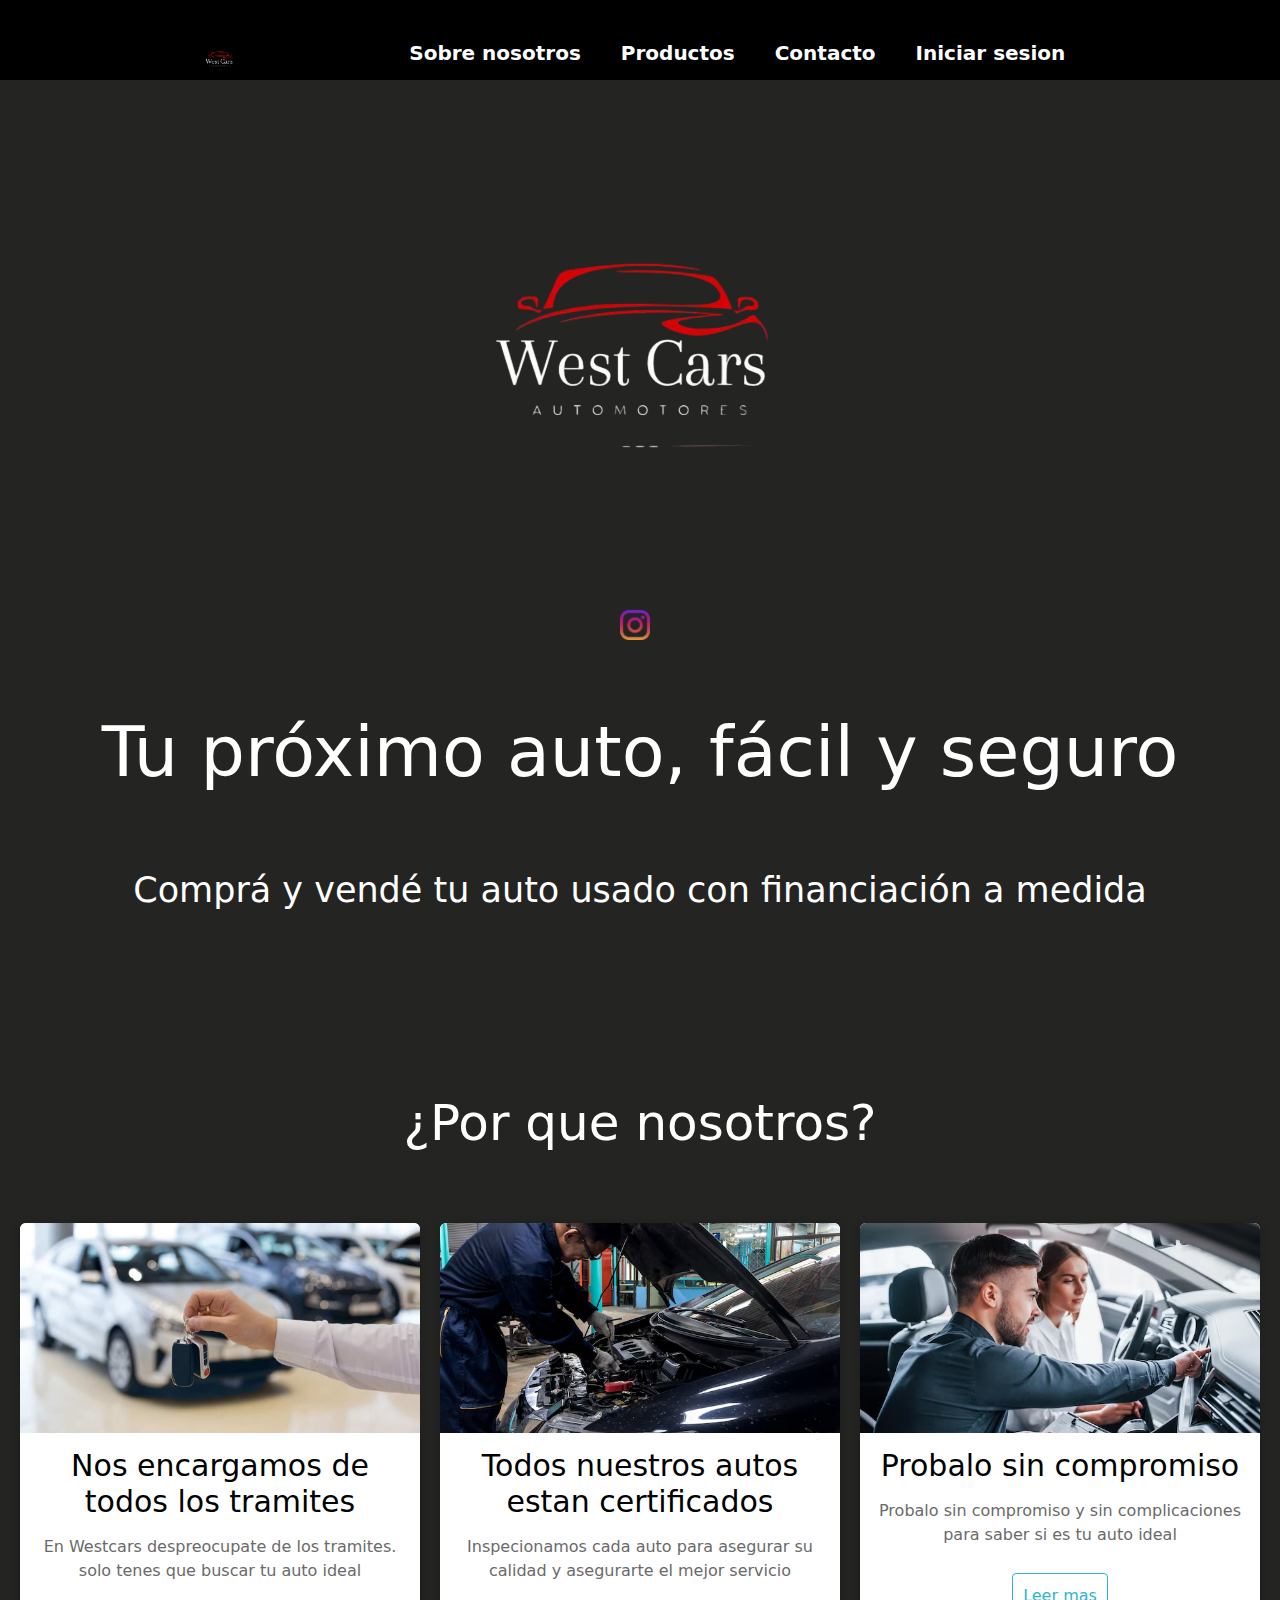
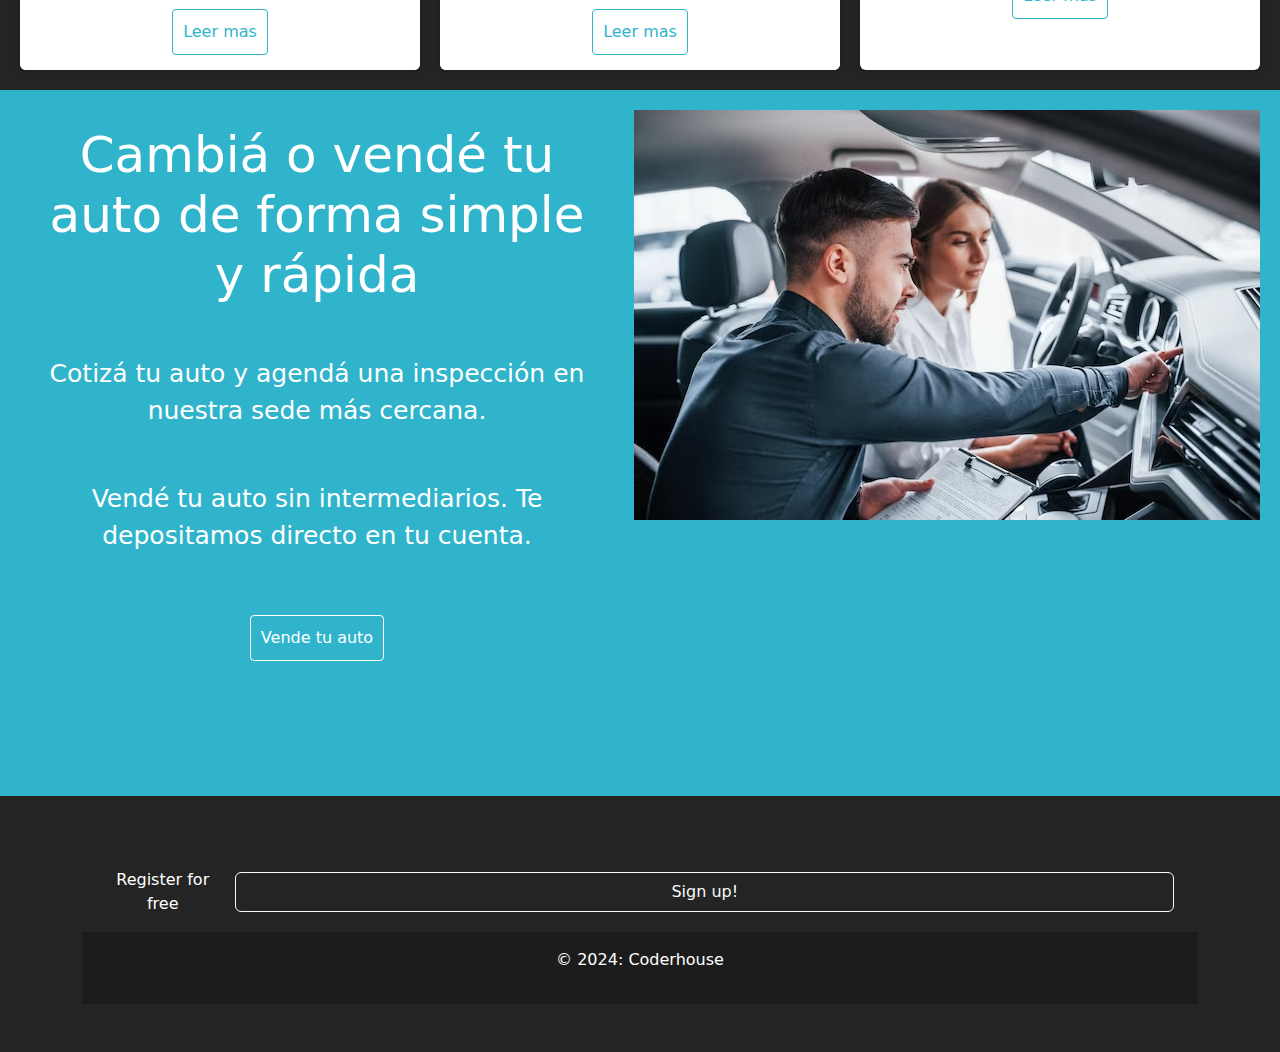
==== index.html @ 8a03fa0c "firts commit" ====
<!DOCTYPE html>
<html lang="en">
  <head>
    <meta charset="UTF-8" />
    <meta name="viewport" content="width=device-width, initial-scale=1.0" />
    <title>Inicio</title>
    <!-- fuentes -->
    <link rel="preconnect" href="https://fonts.googleapis.com" />
    <link rel="preconnect" href="https://fonts.gstatic.com" crossorigin />
    <link
      href="https://fonts.googleapis.com/css2?family=Oswald:wght@200..700&display=swap"
      rel="stylesheet"
    />
    <!-- link css -->
    <link rel="stylesheet" href="css/style.css" />
    <!-- boostrap -->
    <link
      rel="stylesheet"
      href="https://cdn.jsdelivr.net/npm/bootstrap@5.3.3/dist/css/bootstrap.min.css
    "
    />
  </head>

  <body class="body">
    <!-- header -->
    <header class="header">
      <div class="content">
        <div class="menu container">
          <a href="index.html" class="logo"
            ><img src="img/logo.png" alt=""
          /></a>
          <input type="checkbox" id="menu" />
          <label for="menu">
            <img src="img/menu.png" class="menu-icono" alt=""
          /></label>
          <nav class="navbar">
            <ul>
              <li><a href="pages/about.html">Sobre nosotros</a></li>
              <li><a href="pages/producto.html">Productos</a></li>
              <li><a href="#">Contacto</a></li>
              <li><a href="pages/login.html">Iniciar sesion</a></li>
            </ul>
          </nav>
        </div>
      </div>

      <section class="header-logoindex">
        <img src="img/logo.png" alt="logo" />
        <div class="redessociales">
          <a
            href="https://www.instagram.com/westcars.automotores/"
            target="_blank"
            class="icono-ig"
          ></a>
        </div>
        <div class="colorindex">
        <h1>Tu próximo auto, fácil y seguro</h1>
        <p>Comprá y vendé tu auto usado con financiación a medida</p>
    </div>
      </section>
    </header>

    <!-- main -->

    <main>
      <section class="tituloindex">
        <h2>¿Por que nosotros?</h2>
      </section>
      <section class="cardcontainer">
        <article class="car">
          <img src="./img/ventaauto.jpg" alt="" />
          <div class="contenidocard">
            <h3>Nos encargamos de todos los tramites</h3>
            <p>
              En Westcars despreocupate de los tramites. solo tenes que buscar
              tu auto ideal
            </p>
            <a href="#">Leer mas</a>
          </div>
        </article>

        <article class="car">
          <img src="./img/certificado.avif" alt="" />
          <div class="contenidocard">
            <h3>Todos nuestros autos estan certificados</h3>
            <p>
              Inspecionamos cada auto para asegurar su calidad y asegurarte el
              mejor servicio
            </p>
            <a href="#">Leer mas</a>
          </div>
        </article>

        <article class="car">
          <img src="./img/probando.avif" alt="" />
          <div class="contenidocard">
            <h3>Probalo sin compromiso</h3>
            <p>
              Probalo sin compromiso y sin complicaciones para saber si es tu
              auto ideal
            </p>
            <a href="#">Leer mas</a>
          </div>
        </article>
      </section>

      <section class="cambiaovende">
        <article class="art-cambiaovende">
          <h1>Cambiá o vendé tu auto de forma simple y rápida</h1>
          <p>
            Cotizá tu auto y agendá una inspección en nuestra sede más cercana.
          </p>
          <p>
            Vendé tu auto sin intermediarios. Te depositamos directo en tu
            cuenta.
          </p>
          <a href="#">Vende tu auto</a>
        </article>
        <article class="img-cambia-vende">
          <div>
            <img src="img/probando.avif" alt="" />
          </div>
        </article>
      </section>
    </main>
    <div class="container my-5">
        
      <section class="footer">
        <!-- Footer -->
        <footer
          class="text-center text-white"
          style="background-color: #242424"
        >
          <div class="container p-4 pb-0">
            <section class="">
              <p class="d-flex justify-content-center align-items-center">
                <span class="me-3">Register for free</span>
                <button type="button" class="btn btn-outline-light btn-rounded">
                  Sign up!
                </button>
              </p>
            </section>
          </div>

          <!-- Copyright -->
          <div
            class="text-center p-3"
            style="background-color: rgba(0, 0, 0, 0.2)"
          >
            <p>© 2024: Coderhouse</p>
          </div>
        </footer>
        <!-- Footer -->
      </section>
    </div>
  </body>
</html>
---- css/style.css ----
* {
    margin: 0;
    padding: 0;
    box-sizing: border-box;
    list-style-type: none;
    text-decoration: none;
}

.body {
    
    
    background-color: #242422;
}
h1 ,h2 ,h3 ,h4 ,h5 ,h6 ,p {
    color:#ffffff;
}

/* NAVBAR DESKTOP */

nav ul li a {
    text-decoration: none;
   
}
.container {
    max-width: 1200px;
    margin: 0 auto;
}


.content {
    background-color: #000000;
    min-height: 80px;
}

.menu {
    position: absolute;
    top: 10px;
    left: 0;
    right: 0;
    display: flex;
    align-items: center;
justify-content: space-evenly;

}
.logo{
        display: flex;
        height: 50px;   
        
}

.menu .navbar ul li {
    position: relative;
    float: left;

}

.menu .navbar ul li a {
    font-size: 20px;
    padding: 20px;
    color: #fff;
    display: block;
    border-radius: 10px;
    font-weight: bold;

}


.menu .navbar ul li  :hover {
    color: #544c54;
    transform: scale(1.3);
    transition: 0.3s;
}

#menu {
    display: none;
}

.menu-icono {
    width: 25px;
   
}
.menu label {
    cursor: pointer;
    display: none;
}

/* NAVBAR MOBILE */

@media (max-width: 991px)  
{
    .content {
        min-height: 70px;
    }

    .menu {
        top: 0;
        padding: 20px;
    }

    .menu label {
        display: flex;
        align-items: center;
        cursor: pointer;

    }

    .menu .navbar
    {
        position: absolute;
        top: 75%;
        left: 0;
        right: 0;
        background-color: #000000;
        display: none;
    }

    .menu .navbar ul li {
        width: 100%;

    }
    
#menu:checked ~ .navbar {
    display: initial;
}

 .img-cambia-vende img{
   display: none;
}

}


/* login */

.titulologin {
    display: flex;
    justify-content: center;
}
.login
 {
    margin-top: 150px;
    display: flex;
    align-items: center;
    justify-content: center;
    min-height: 100vh;
    background-color: #151513;
    background-size: cover;
}
.form {
    position: relative;
    max-width: 400px;
    background-color: transparent;
    border: 2px solid rgba(255, 255, 255, 0.5);
    border: radius 20px;
    backdrop-filter: blur(55px);
    display: flex;
    justify-content: center;
    align-items: center;
    padding: 2rem 3rem;
}

.inputbox input {
    width: 100%;
    height: 60px;
    background-color: transparent;
    border: none;
    outline: none;
    font-size: 1rem;
    padding: 0 35px 0 5px;
    color: #fff;
}

.inputbox ion-icon {
    position: absolute;
    right: 8px;
    color: #fff;
    font-size: 1.2px;
    cursor: pointer;
}

.forget {
    margin: 35px 0;
    font-size: 0.85rem;
    color: #fff;
    display: flex;
    justify-content: space-between;
}

.h1 {
    font-size: 2rem;
    color: #fff;
    text-align: center;

}

.inputbox {
    position: relative;
    margin: 30px 0;
    max-width: 310px;
    border-bottom: 2px solid #fff;

}

.inputbox label {
    position: absolute;
    top: 50%;
    left: 5px;
    transform: translateY(-50%);
    color: #fff;
    font-size: 1rem;
    pointer-events: none;
    transition: all 0.5s ease-in-out;
}

input:focus ~ label,
input:valid ~ label {
    top: -5px;
}

.forget label {
    display: flex;
    align-items: center;

}

.forget label input {
    margin-right: 3px;
}
.forget a {
    color: #fff;
    text-decoration: none;
    font-weight: 600;

}
.forget a:hover {
    text-decoration: underline;
}

button { 
    width: 100%;
    height: 40px;
    border-radius: 40px;
    background-color: rgb(255, 255, 255, 1);
    border: none;
    outline: none;
    cursor: pointer;
    font-size: 1rem;
    font-weight: 600;
    transition: all 0.5s ease;

}

button:hover {
    background-color: rgb(255, 255, 255, 0.5);
}

.register { 
    font-size: 0.9rem;
    color: #fff;
    text-align: center;
    margin: 25px 0 10px;
    
}

.register p a {
    text-decoration: none   ;
    color: #fff;
    font-weight: 600;
}

.register p a:hover {
    text-decoration: underline;
}
/* index */


.tituloindex h2 {
    display: flex;
    justify-content:center;
   margin-top: 100px;
   margin-bottom: 50px;
   font-size: 50px;
  color: #fff;
}
.tituloindex p {
    display: flex;
    font-size: 20px;
    justify-content: flex-start;
    margin-top: 20px;
}
.tituloindex h2:hover {
    transform:scale(0.6);
    transition: 0.5s;

}
 /* card vende tu auto */
.cambiaovende {
  display: grid;
  grid-template-columns: repeat(auto-fit, minmax(300px, 1fr));
  padding: 20px;
  gap: 20px;
}


.cambiaovende,.img-cambia-vende {
    display: flex;
    justify-content: flex-end;
    background-color: #2fb4cc;
    }

   .art-cambiaovende {
    display: flex;
    flex-direction: column;
    align-items: center;
    overflow: hidden;
    background-color: #2fb4cc;
    cursor: default;
   
   }


   .cambiaovende .art-cambiaovende a {
    text-decoration: none;
    display: inline-block;
    padding: 10px;
    margin-top: 10px;
    margin-bottom: 100px;
    color: white;
    border: 1px solid white;
    border-radius: 4px;
    transition: all 400ms ease;
    justify-content: center;
   }

    .cambiaovende .art-cambiaovende a:hover {
        background-color: #544c54;
        color: #fff;

}
   .cambiaovende .art-cambiaovende{
    padding: 15px;
    text-align: center;
}

.cambiaovende .art-cambiaovende h1 {
    font-size: 50px;
    margin-bottom: 50px;
    color: white;
}

.cambiaovende .art-cambiaovende p {
    line-height: 1.5;
    color:white;
    font-size: 25px;
    margin-bottom: 50px;
 }

   

    .cambiaovende:hover {
        box-shadow: 5px 5px 20px rgba(0,0,0,0.4);
        transform: translateY(-3%); }

       
        
        
    


/* cards index */
.cardcontainer {
    display: grid;
    grid-template-columns: repeat(auto-fit, minmax(300px, 1fr));
    padding: 20px;
    gap: 20px;
}

.car {
    display: flex;
    flex-direction: column;
    align-items: center;
    border-radius: 6px;
    overflow: hidden;
    background-color: #fff;
    box-shadow: 0px 1px 10px rgba(0,0,0,0.2);
    cursor: default;
    transition: all 400ms ease;
}

.car img {
    width: 100%;
    height: 210px;
    object-fit: cover;
}

.car div {
    padding: 20px;
    background-color: #fff;
}



.car .contenidocard {
    padding: 15px;
    text-align: center;
}
.car .contenidocard p {
    line-height: 1.5;
    color: #6a6a6a; }

    .car .contenidocard h3 {
        font-weight: 400px;
        margin-bottom: 15px;
    }
    .car .contenidocard a {
        text-decoration: none;
        display: inline-block;
        padding: 10px;
        margin-top: 10px;
        color: #2fb4cc;
        border: 1px solid #2fb4cc;
        border-radius: 4px;
        transition: all 400ms ease;
    }
    .car .contenidocard a:hover {
        background-color: #2fb4cc;
        color: #fff;
    }
    .car:hover {
        box-shadow: 5px 5px 20px rgba(0,0,0,0.4);
        transform: translateY(-3%); }
    .car .contenidocard h3 {
        font-size: 30px;
        color: black;
    }

/* imgindex */

.imgauto {
    display: flex;
    height: 300px;
    object-fit: cover;
    gap: 10px;

}

.imgindex {
    display: flex;
    flex-wrap: wrap; 
   justify-content: center;
}


/* header */

.header {
  
    text-align: center;
    padding: auto;
    padding-bottom: 20px;
   
}

.header h1 {
    font-size: 70px;
    margin: 70px;
    color: #fff;
    
}
.header p {
    
    font-size: 35px;
    color: #fff;

}

.redessociales a {
    display: flex;
    width: 30px;
    height: 30px;
    background-repeat: no-repeat;
    background-size: cover;
    margin-right: 10px;
}




.icono-ig {
    background-image: url(../img/instagram.png);  
    display: flex;
    justify-content: flex-start;
}
.icono-ig:hover {
    transform: scale(1.4);
    transition: 0.5s;   
}

.header-logoindex p:hover {
    transform: scale(1.1);
    transition: 0.5s;
}

.header-logoindex h1:hover {
    transform: scale(1.1);
    transition: 0.5s;
}
.header-logoindex {
    display: flex;
    flex-direction: column;
    align-items: center;
    justify-content: center;
    margin-top: 30px;  
    margin-bottom: 40px;
  
}



/* about */

.about-text h2 { 
    display: flex;
    justify-content:flex-start;
    margin-bottom: 20px;

}
.about-text p {
    display: flex;
    justify-content:flex-start;
    margin-top: 20px;
}

/* about     */ 

.card-text {
    color: #000;
}
.card  {
    background-color: rgb(255, 255, 255);
    box-shadow: 0px 1px 10px rgba(0,0,0,0.2);
    margin-top: 170px;
    
}
.btn btn-primary {
    background-color: #2fb4cc;
}

.imgabout img {
    object-fit: cover;
    height: 300px;
    width: 100%;
}
.tituloabout  {
    text-align: center;
    font-size: 50px;
    
}

/* productos */

.tituloproducto h1 {
    color: #fff;
    display: flex;
    justify-content: center;
    font-size: 50px;
    margin-top: 40px;
}
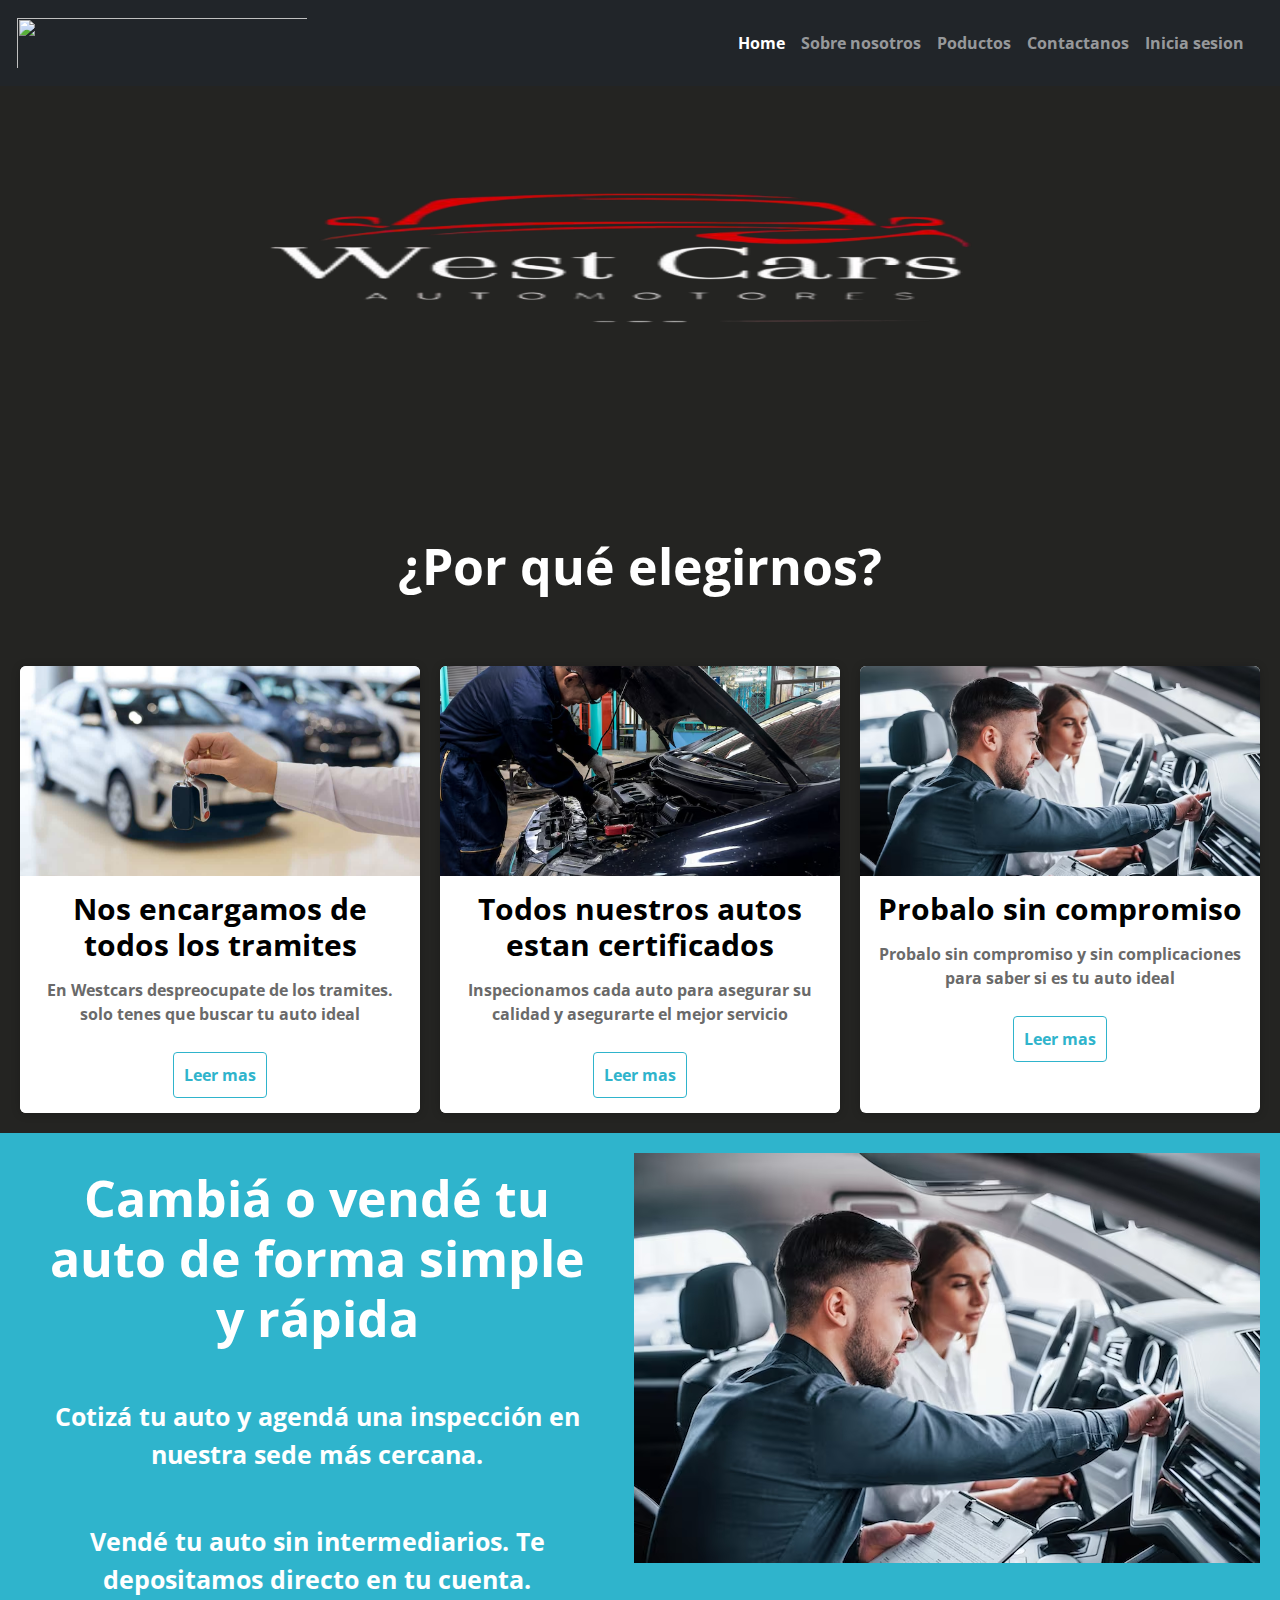
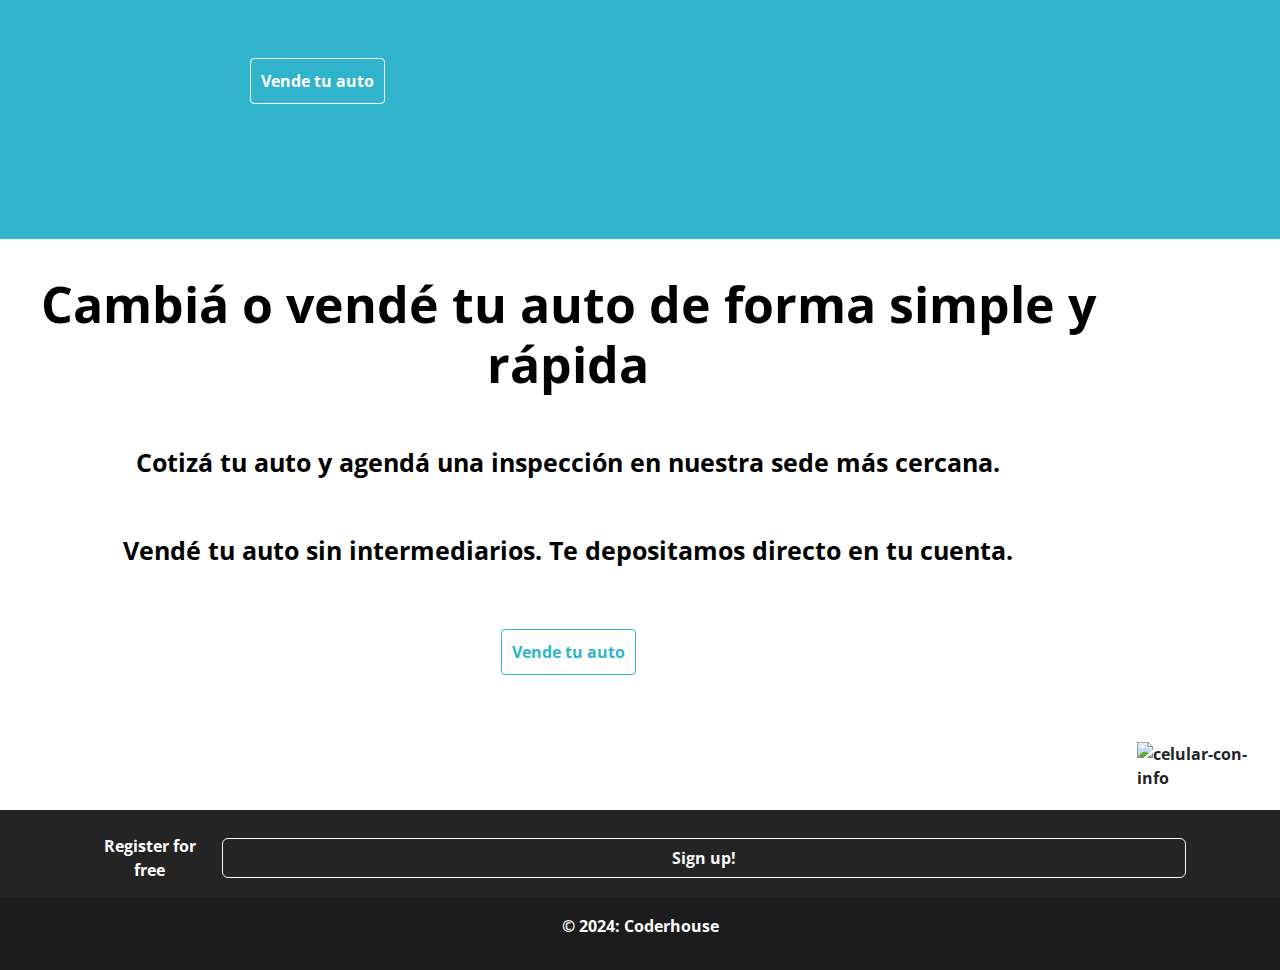
==== commit 1241ade1: "final" ====
--- a/index.html
+++ b/index.html
@@ -4,67 +4,68 @@
     <meta charset="UTF-8" />
     <meta name="viewport" content="width=device-width, initial-scale=1.0" />
     <title>Inicio</title>
-    <!-- fuentes -->
-    <link rel="preconnect" href="https://fonts.googleapis.com" />
-    <link rel="preconnect" href="https://fonts.gstatic.com" crossorigin />
-    <link
-      href="https://fonts.googleapis.com/css2?family=Oswald:wght@200..700&display=swap"
-      rel="stylesheet"
-    />
     <!-- link css -->
     <link rel="stylesheet" href="css/style.css" />
     <!-- boostrap -->
-    <link
-      rel="stylesheet"
-      href="https://cdn.jsdelivr.net/npm/bootstrap@5.3.3/dist/css/bootstrap.min.css
-    "
-    />
-  </head>
+    <link rel="stylesheet"href="https://cdn.jsdelivr.net/npm/bootstrap@5.3.3/dist/css/bootstrap.min.css"/>
+</head>
 
   <body class="body">
     <!-- header -->
-    <header class="header">
-      <div class="content">
-        <div class="menu container">
-          <a href="index.html" class="logo"
-            ><img src="img/logo.png" alt=""
-          /></a>
-          <input type="checkbox" id="menu" />
-          <label for="menu">
-            <img src="img/menu.png" class="menu-icono" alt=""
-          /></label>
-          <nav class="navbar">
-            <ul>
-              <li><a href="pages/about.html">Sobre nosotros</a></li>
-              <li><a href="pages/producto.html">Productos</a></li>
-              <li><a href="#">Contacto</a></li>
-              <li><a href="pages/login.html">Iniciar sesion</a></li>
-            </ul>
-          </nav>
-        </div>
+<!-- navbar -->
+<nav class="navbar navbar-dark bg-dark navbar-expand-lg">
+  <div class="container-fluid">
+    <a class="navbar-brand" href="index.html"><img src="img/logo2.png" alt=""></a>
+    <button class="navbar-toggler" type="button" data-bs-toggle="offcanvas" data-bs-target="#offcanvasDarkNavbar"
+    aria-controls="offcanvasDarkNavbar" aria-label="Toggle navigation">
+    <span class="navbar-toggler-icon"></span>
+    </button>
+    <div class="offcanvas offcanvas-end text-bg-dark" tabindex="-1" id="offcanvasDarkNavbar"
+      aria-labelledby="offcanvasDarkNavbarLabel">
+      <div class="offcanvas-header">
+        <h5 class="offcanvas-title" id="offcanvasDarkNavbarLabel">Menú</h5>
+        <button type="button" class="btn-close btn-close-white" data-bs-dismiss="offcanvas"
+          aria-label="Close"></button>
       </div>
+      <div class="offcanvas-body">
+        <ul class="navbar-nav justify-content-end flex-grow-1 pe-3">
+          <li class="nav-item ">
+            <a class="nav-link active" href="index.html">Home</a>
+          </li>
+          <li class="nav-item ">
+            <a class="nav-link" href="pages/about.html">Sobre nosotros</a>
+          </li>
+          <li class="nav-item ">
+            <a class="nav-link" href="pages/producto.html">Poductos</a>
+          </li>
+          <li class="nav-item ">
+            <a class="nav-link" href="pages/contact.html">Contactanos</a>
+          </li>
+          <li class="nav-item ">
+            <a class="nav-link" href="pages/login.html">Inicia sesion</a>
+          </li>
+        </ul>
+      </div>
+    </div>
+  </div>
+</nav>
 
-      <section class="header-logoindex">
-        <img src="img/logo.png" alt="logo" />
-        <div class="redessociales">
-          <a
-            href="https://www.instagram.com/westcars.automotores/"
-            target="_blank"
-            class="icono-ig"
-          ></a>
-        </div>
-        <div class="colorindex">
-        <h1>Tu próximo auto, fácil y seguro</h1>
-        <p>Comprá y vendé tu auto usado con financiación a medida</p>
+<!-- carrusel -->
+<section id="carouselExample" class="carousel slide">
+  <article class="carousel-inner">
+    <div class="carousel-item active">
+    <img src="img/logo.png" class="d-block w-100" alt="...">
     </div>
-      </section>
+  </article>
+</section>
+
     </header>
 
     <!-- main -->
 
     <main>
       <section class="tituloindex">
-        <h2>¿Por que nosotros?</h2>
+        <h2>¿Por qué elegirnos?</h2>
       </section>
       <section class="cardcontainer">
         <article class="car">
@@ -106,7 +107,7 @@
 
       <section class="cambiaovende">
         <article class="art-cambiaovende">
-          <h1>Cambiá o vendé tu auto de forma simple y rápida</h1>
+          <h2>Cambiá o vendé tu auto de forma simple y rápida</h2>
           <p>
             Cotizá tu auto y agendá una inspección en nuestra sede más cercana.
           </p>
@@ -122,9 +123,29 @@
           </div>
         </article>
       </section>
+
+
+
+      <section class="financia">
+        <article class="art-financia">
+          <h2>Cambiá o vendé tu auto de forma simple y rápida</h2>
+          <p>
+            Cotizá tu auto y agendá una inspección en nuestra sede más cercana.
+          </p>
+          <p>
+            Vendé tu auto sin intermediarios. Te depositamos directo en tu
+            cuenta.
+          </p>
+          <a href="#">Vende tu auto</a>
+        </article>
+        <article class="img-financia">
+          <div>
+            <img src="img/celu.webp" alt="celular-con-info" />
+          </div>
+        </article>
+      </section>
     </main>
-    <div class="container my-5">
-        
+  
       <section class="footer">
         <!-- Footer -->
         <footer
@@ -141,17 +162,14 @@
               </p>
             </section>
           </div>
-
-          <!-- Copyright -->
-          <div
-            class="text-center p-3"
-            style="background-color: rgba(0, 0, 0, 0.2)"
-          >
+          <div class="text-center p-3" style="background-color: rgba(0, 0, 0, 0.2)">
             <p>© 2024: Coderhouse</p>
           </div>
         </footer>
-        <!-- Footer -->
       </section>
     </div>
+
+  <!-- scripts -->
+    <script src="https://cdn.jsdelivr.net/npm/bootstrap@5.3.3/dist/js/bootstrap.min.js" integrity="sha384-0pUGZvbkm6XF6gxjEnlmuGrJXVbNuzT9qBBavbLwCsOGabYfZo0T0to5eqruptLy" crossorigin="anonymous"></script>
   </body>
 </html>
--- a/css/style.css
+++ b/css/style.css
@@ -6,144 +6,46 @@
     text-decoration: none;
 }
 
+
+@font-face {
+    font-family: 'Open Sans';
+    src: url(../fuente/static/OpenSans-Bold.ttf);
+    font-weight: bold;
+    font-size: bold;
+}
 .body {
-    
-    
+font-family: 'Open Sans';
     background-color: #242422;
 }
-h1 ,h2 ,h3 ,h4 ,h5 ,h6 ,p {
+h1 ,h2 ,h3 ,h4 ,h5 ,h6 ,p
+{
     color:#ffffff;
-}
-
-/* NAVBAR DESKTOP */
-
-nav ul li a {
-    text-decoration: none;
-   
-}
-.container {
-    max-width: 1200px;
-    margin: 0 auto;
-}
-
-
-.content {
-    background-color: #000000;
-    min-height: 80px;
-}
-
-.menu {
-    position: absolute;
-    top: 10px;
-    left: 0;
-    right: 0;
-    display: flex;
-    align-items: center;
-justify-content: space-evenly;
-
-}
-.logo{
-        display: flex;
-        height: 50px;   
-        
-}
-
-.menu .navbar ul li {
-    position: relative;
-    float: left;
-
-}
-
-.menu .navbar ul li a {
-    font-size: 20px;
-    padding: 20px;
-    color: #fff;
-    display: block;
-    border-radius: 10px;
-    font-weight: bold;
-
-}
-
-
-.menu .navbar ul li  :hover {
-    color: #544c54;
-    transform: scale(1.3);
-    transition: 0.3s;
-}
-
-#menu {
-    display: none;
-}
-
-.menu-icono {
-    width: 25px;
-   
-}
-.menu label {
-    cursor: pointer;
-    display: none;
-}
-
-/* NAVBAR MOBILE */
-
-@media (max-width: 991px)  
+    margin: 0;
+    padding: 0;
+}
+
+
+/* login */
+
+.titulologin h1 {
+    display: flex;
+    justify-content: center;
+    margin-top: 40px;
+    color: #fff;
+    font-size: 50px;
+}
+.login h1 {
+    color: #fff;
+    font-size: 35px;
+}
+.login
 {
-    .content {
-        min-height: 70px;
-    }
-
-    .menu {
-        top: 0;
-        padding: 20px;
-    }
-
-    .menu label {
-        display: flex;
-        align-items: center;
-        cursor: pointer;
-
-    }
-
-    .menu .navbar
-    {
-        position: absolute;
-        top: 75%;
-        left: 0;
-        right: 0;
-        background-color: #000000;
-        display: none;
-    }
-
-    .menu .navbar ul li {
-        width: 100%;
-
-    }
-    
-#menu:checked ~ .navbar {
-    display: initial;
-}
-
- .img-cambia-vende img{
-   display: none;
-}
-
-}
-
-
-/* login */
-
-.titulologin {
-    display: flex;
-    justify-content: center;
-}
-.login
- {
     margin-top: 150px;
     display: flex;
     align-items: center;
     justify-content: center;
     min-height: 100vh;
-    background-color: #151513;
+    background-color: #242422;
     background-size: cover;
 }
 .form {
@@ -273,14 +175,13 @@
 }
 /* index */
 
-
 .tituloindex h2 {
     display: flex;
     justify-content:center;
-   margin-top: 100px;
-   margin-bottom: 50px;
-   font-size: 50px;
-  color: #fff;
+margin-top: 100px;
+margin-bottom: 50px;
+font-size: 50px;
+color: #fff;
 }
 .tituloindex p {
     display: flex;
@@ -295,10 +196,10 @@
 }
  /* card vende tu auto */
 .cambiaovende {
-  display: grid;
-  grid-template-columns: repeat(auto-fit, minmax(300px, 1fr));
-  padding: 20px;
-  gap: 20px;
+display: grid;
+grid-template-columns: repeat(auto-fit, minmax(300px, 1fr));
+padding: 20px;
+gap: 20px;
 }
 
 
@@ -308,18 +209,18 @@
     background-color: #2fb4cc;
     }
 
-   .art-cambiaovende {
+.art-cambiaovende {
     display: flex;
     flex-direction: column;
     align-items: center;
     overflow: hidden;
     background-color: #2fb4cc;
     cursor: default;
-   
-   }
-
-
-   .cambiaovende .art-cambiaovende a {
+
+}
+
+
+.cambiaovende .art-cambiaovende a {
     text-decoration: none;
     display: inline-block;
     padding: 10px;
@@ -330,19 +231,19 @@
     border-radius: 4px;
     transition: all 400ms ease;
     justify-content: center;
-   }
+}
 
     .cambiaovende .art-cambiaovende a:hover {
         background-color: #544c54;
         color: #fff;
 
 }
-   .cambiaovende .art-cambiaovende{
+.cambiaovende .art-cambiaovende{
     padding: 15px;
     text-align: center;
 }
 
-.cambiaovende .art-cambiaovende h1 {
+.cambiaovende .art-cambiaovende h2 {
     font-size: 50px;
     margin-bottom: 50px;
     color: white;
@@ -353,18 +254,13 @@
     color:white;
     font-size: 25px;
     margin-bottom: 50px;
- }
-
-   
+}
+
+
 
     .cambiaovende:hover {
         box-shadow: 5px 5px 20px rgba(0,0,0,0.4);
         transform: translateY(-3%); }
-
-       
-        
-        
-    
 
 
 /* cards index */
@@ -434,6 +330,73 @@
         color: black;
     }
 
+/* card financia */
+
+.financia {
+    display: grid;
+    grid-template-columns: repeat(auto-fit, minmax(300px, 1fr));
+    padding: 20px;
+    gap: 20px;
+}
+
+
+.financia,.img-financia {
+    display: flex;
+    justify-content: center;
+    background-color: #fff;
+    }
+
+.art-financia {
+    display: flex;
+    flex-direction: column;
+    align-items: center;
+    overflow: hidden;
+    background-color: #fff;
+    cursor: default;
+}
+
+
+.financia .art-financia a {
+    text-decoration: none;
+    display: inline-block;
+    padding: 10px;
+    margin-top: 10px;
+    margin-bottom: 100px;
+    color: #2fb4cc;
+    border: 1px solid #2fb4cc;
+    border-radius: 4px;
+    transition: all 400ms ease;
+    justify-content: center;
+}
+
+    .financia .art-financia a:hover {
+        background-color: #2fb4cc;
+        color: #fff;
+    }
+
+.financia .art-financia{
+    padding: 15px;
+    text-align: center;
+}
+
+.financia .art-financia h2 {
+    font-size: 50px;
+    margin-bottom: 50px;
+    color: black;
+}
+
+.financia .art-financia p {
+    line-height: 1.5;
+    color: black;
+    font-size: 25px;
+    margin-bottom: 50px;
+}
+
+.img-financia {
+    display: flex;
+    align-items: end;
+}
+
 /* imgindex */
 
 .imgauto {
@@ -447,113 +410,89 @@
 .imgindex {
     display: flex;
     flex-wrap: wrap; 
-   justify-content: center;
+justify-content: center;
 }
 
 
 /* header */
 
-.header {
-  
+header {
+    width: 100%;
+    height: 100%;
+}
+
+.navbar-brand img {
+    display: flex;
+    width: 400px;
+    object-fit: cover;
+    padding: 5px;
+}
+.nav-link {
+    transition: 0,5s;
+    border-radius: 25px;
+}
+.nav-item:hover {
+    background-color: #191919;
+    border-radius: 25px;
+}
+
+.carousel-item {
+    height: 350px;
+}
+
+.carousel-item.active {
+    height: 350px;
+}
+
+.carousel img {
+    height: 100%
+}
+
+.navbar-brand img {
+    width: 300px;
+    height: 60px;
+}
+
+
+
+/* about */
+
+.tituloabout {
+    display: flex;
+    justify-content: center;
+    font-size: 55px;
+    margin-top: 40px;
+
+}
+
+.info {
+    padding: 10%;
+    background-color: #242422;
+}
+.info h2 {
+    display: flex;
+    justify-content: center;
+    align-items: center;
+    font-size: 40px;
+    margin: 30px;
+}
+
+.info {
+    display: flex;
+    vertical-align: top;
+    width: 100%;
+    background-color: #0202021a;
+}
+
+.info article {
+    width: 100%;
+    padding: 20px;
+    white-space: break-spaces;
+}
+
+.info p {
+    padding: 20px;
     text-align: center;
-    padding: auto;
-    padding-bottom: 20px;
-   
-}
-
-.header h1 {
-    font-size: 70px;
-    margin: 70px;
-    color: #fff;
-    
-}
-.header p {
-    
-    font-size: 35px;
-    color: #fff;
-
-}
-
-.redessociales a {
-    display: flex;
-    width: 30px;
-    height: 30px;
-    background-repeat: no-repeat;
-    background-size: cover;
-    margin-right: 10px;
-}
-
-
-
-
-.icono-ig {
-    background-image: url(../img/instagram.png);  
-    display: flex;
-    justify-content: flex-start;
-}
-.icono-ig:hover {
-    transform: scale(1.4);
-    transition: 0.5s;   
-}
-
-.header-logoindex p:hover {
-    transform: scale(1.1);
-    transition: 0.5s;
-}
-
-.header-logoindex h1:hover {
-    transform: scale(1.1);
-    transition: 0.5s;
-}
-.header-logoindex {
-    display: flex;
-    flex-direction: column;
-    align-items: center;
-    justify-content: center;
-    margin-top: 30px;  
-    margin-bottom: 40px;
-  
-}
-
-
-
-/* about */
-
-.about-text h2 { 
-    display: flex;
-    justify-content:flex-start;
-    margin-bottom: 20px;
-
-}
-.about-text p {
-    display: flex;
-    justify-content:flex-start;
-    margin-top: 20px;
-}
-
-/* about     */ 
-
-.card-text {
-    color: #000;
-}
-.card  {
-    background-color: rgb(255, 255, 255);
-    box-shadow: 0px 1px 10px rgba(0,0,0,0.2);
-    margin-top: 170px;
-    
-}
-.btn btn-primary {
-    background-color: #2fb4cc;
-}
-
-.imgabout img {
-    object-fit: cover;
-    height: 300px;
-    width: 100%;
-}
-.tituloabout  {
-    text-align: center;
-    font-size: 50px;
     
 }
 
@@ -566,3 +505,41 @@
     font-size: 50px;
     margin-top: 40px;
 }
+
+/* media queries */
+
+@media (max-width: 992px)  
+{
+    .img-cambia-vende img{
+        display:none;
+    }
+.img-financia img{
+    display: none;
+}
+}
+
+/* contacto */
+.contact label {
+    color: #fff;
+}
+.contact h1 {
+    display: flex;
+    justify-content: center;
+    color: #fff;
+    font-size: 40px;
+}
+.contact a {
+    
+        text-decoration: none;
+        display: inline-block;
+        padding: 10px;
+        margin-top: 10px;
+        color: #2fb4cc;
+        border: 1px solid #2fb4cc;
+        border-radius: 4px;
+        transition: all 400ms ease;
+        align-items: center;
+        display: flex;
+        justify-content: center;
+}
+
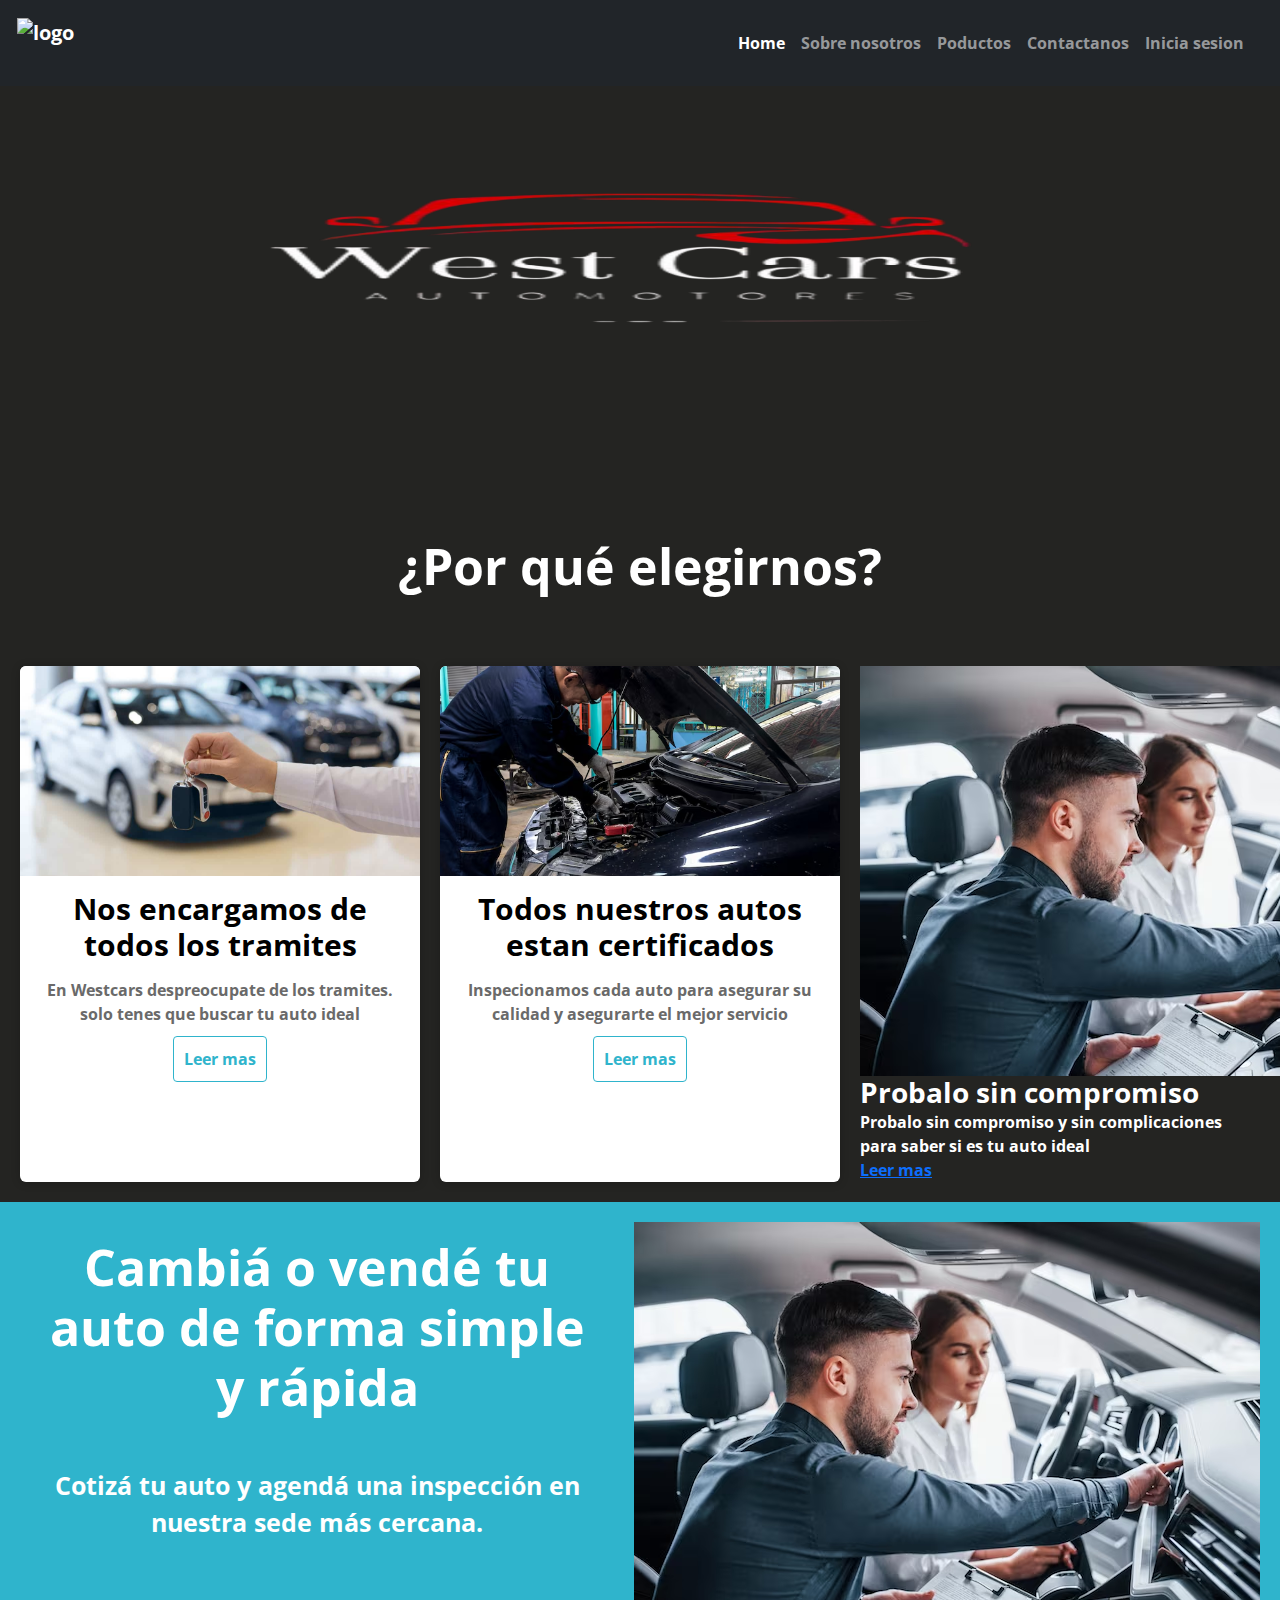
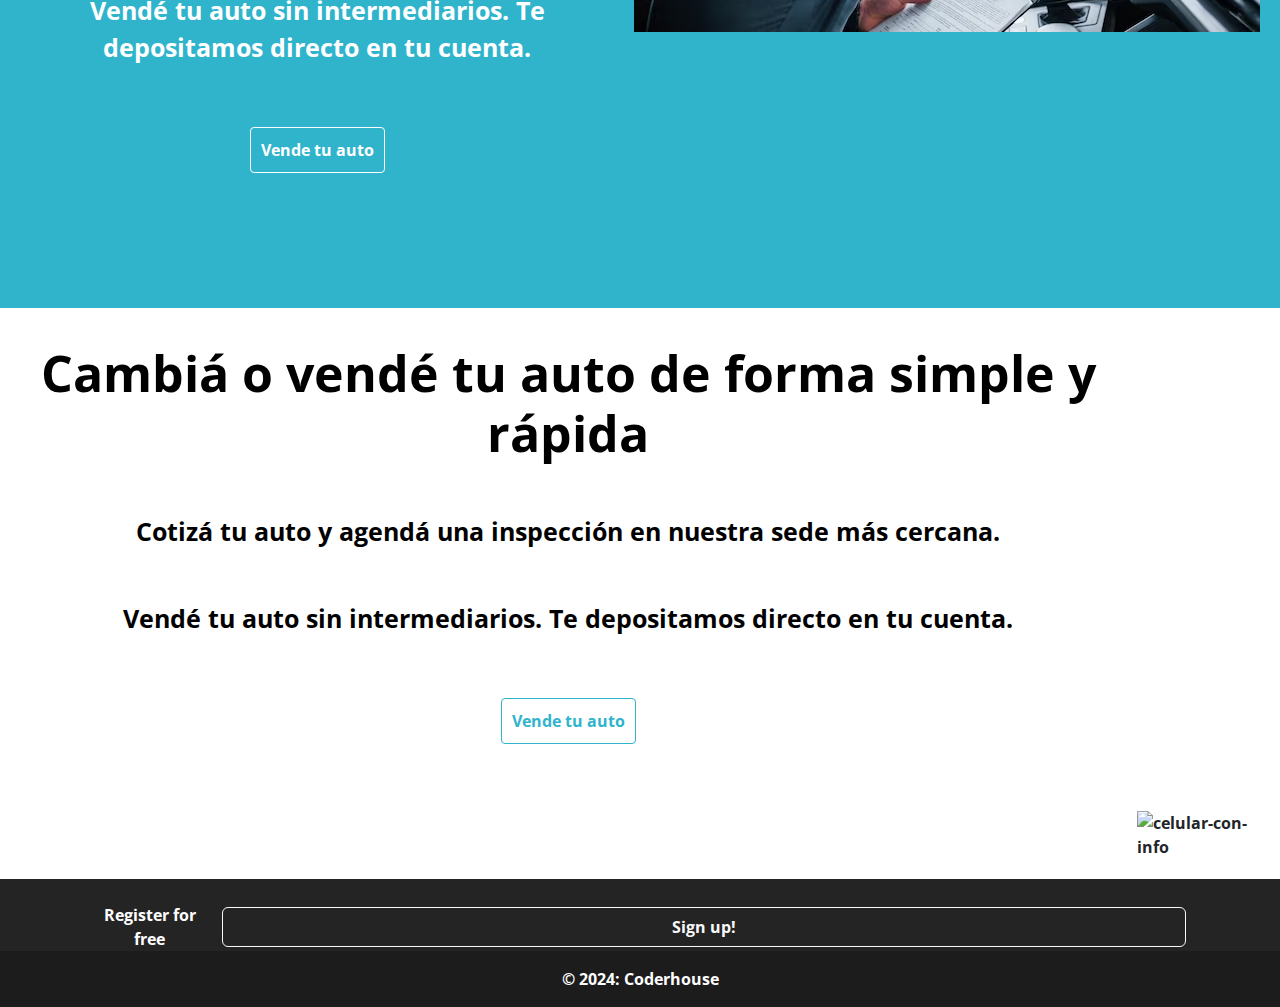
==== commit 2d2c15e1: "cambios-entrega" ====
--- a/index.html
+++ b/index.html
@@ -1,175 +1,175 @@
 <!DOCTYPE html>
 <html lang="en">
-  <head>
-    <meta charset="UTF-8" />
-    <meta name="viewport" content="width=device-width, initial-scale=1.0" />
-    <title>Inicio</title>
-    <!-- link css -->
-    <link rel="stylesheet" href="css/style.css" />
-    <!-- boostrap -->
-    <link rel="stylesheet"href="https://cdn.jsdelivr.net/npm/bootstrap@5.3.3/dist/css/bootstrap.min.css"/>
+
+<head>
+  <meta charset="UTF-8" />
+  <meta name="viewport" content="width=device-width, initial-scale=1.0" />
+  <title>Inicio</title>
+  <!-- boostrap -->
+  <link rel="stylesheet" href="https://cdn.jsdelivr.net/npm/bootstrap@5.3.3/dist/css/bootstrap.min.css">
+  <!-- link css -->
+  <link rel="stylesheet" href="css/style.css" />
 </head>
 
-  <body class="body">
-    <!-- header -->
-<!-- navbar -->
-<nav class="navbar navbar-dark bg-dark navbar-expand-lg">
-  <div class="container-fluid">
-    <a class="navbar-brand" href="index.html"><img src="img/logo2.png" alt=""></a>
-    <button class="navbar-toggler" type="button" data-bs-toggle="offcanvas" data-bs-target="#offcanvasDarkNavbar"
-    aria-controls="offcanvasDarkNavbar" aria-label="Toggle navigation">
-    <span class="navbar-toggler-icon"></span>
-    </button>
-    <div class="offcanvas offcanvas-end text-bg-dark" tabindex="-1" id="offcanvasDarkNavbar"
-      aria-labelledby="offcanvasDarkNavbarLabel">
-      <div class="offcanvas-header">
-        <h5 class="offcanvas-title" id="offcanvasDarkNavbarLabel">Menú</h5>
-        <button type="button" class="btn-close btn-close-white" data-bs-dismiss="offcanvas"
-          aria-label="Close"></button>
-      </div>
-      <div class="offcanvas-body">
-        <ul class="navbar-nav justify-content-end flex-grow-1 pe-3">
-          <li class="nav-item ">
-            <a class="nav-link active" href="index.html">Home</a>
-          </li>
-          <li class="nav-item ">
-            <a class="nav-link" href="pages/about.html">Sobre nosotros</a>
-          </li>
-          <li class="nav-item ">
-            <a class="nav-link" href="pages/producto.html">Poductos</a>
-          </li>
-          <li class="nav-item ">
-            <a class="nav-link" href="pages/contact.html">Contactanos</a>
-          </li>
-          <li class="nav-item ">
-            <a class="nav-link" href="pages/login.html">Inicia sesion</a>
-          </li>
-        </ul>
+<body class="body">
+  <!-- header -->
+  <!-- navbar -->
+  <nav class="navbar navbar-dark bg-dark navbar-expand-lg">
+    <div class="container-fluid">
+      <a class="navbar-brand" href="index.html"><img src="img/logo2.png" alt="logo"></a>
+      <button class="navbar-toggler" type="button" data-bs-toggle="offcanvas" data-bs-target="#offcanvasDarkNavbar"
+        aria-controls="offcanvasDarkNavbar" aria-label="Toggle navigation">
+        <span class="navbar-toggler-icon"></span>
+      </button>
+      <div class="offcanvas offcanvas-end text-bg-dark" tabindex="-1" id="offcanvasDarkNavbar"
+        aria-labelledby="offcanvasDarkNavbarLabel">
+        <div class="offcanvas-header">
+          <h5 class="offcanvas-title" id="offcanvasDarkNavbarLabel">Menú</h5>
+          <button type="button" class="btn-close btn-close-white" data-bs-dismiss="offcanvas"
+            aria-label="Close"></button>
+        </div>
+        <div class="offcanvas-body">
+          <ul class="navbar-nav justify-content-end flex-grow-1 pe-3">
+            <li class="nav-item ">
+              <a class="nav-link active" href="index.html">Home</a>
+            </li>
+            <li class="nav-item ">
+              <a class="nav-link" href="pages/about.html">Sobre nosotros</a>
+            </li>
+            <li class="nav-item ">
+              <a class="nav-link" href="pages/producto.html">Poductos</a>
+            </li>
+            <li class="nav-item ">
+              <a class="nav-link" href="pages/contact.html">Contactanos</a>
+            </li>
+            <li class="nav-item ">
+              <a class="nav-link" href="pages/login.html">Inicia sesion</a>
+            </li>
+          </ul>
+        </div>
       </div>
     </div>
-  </div>
-</nav>
+  </nav>
 
-<!-- carrusel -->
-<section id="carouselExample" class="carousel slide">
-  <article class="carousel-inner">
-    <div class="carousel-item active">
-    <img src="img/logo.png" class="d-block w-100" alt="...">
-    </div>
-  </article>
-</section>
+  <!-- carrusel -->
+  <section id="carouselExample" class="carousel slide">
+    <article class="carousel-inner">
+      <div class="carousel-item active">
+        <img src="img/logo.png" class="d-block w-100" alt="header-logo">
+      </div>
+    </article>
+  </section>
 
-    </header>
+  </header>
 
-    <!-- main -->
+  <!-- main -->
 
-    <main>
-      <section class="tituloindex">
-        <h2>¿Por qué elegirnos?</h2>
-      </section>
-      <section class="cardcontainer">
-        <article class="car">
-          <img src="./img/ventaauto.jpg" alt="" />
-          <div class="contenidocard">
-            <h3>Nos encargamos de todos los tramites</h3>
-            <p>
-              En Westcars despreocupate de los tramites. solo tenes que buscar
-              tu auto ideal
-            </p>
-            <a href="#">Leer mas</a>
-          </div>
-        </article>
+  <main>
+    <section class="tituloindex">
+      <h2>¿Por qué elegirnos?</h2>
+    </section>
+    <section class="card-container">
+      <article class="cardsInfoAuto">
+        <img src="./img/ventaauto.jpg" alt="Venta-auto" />
+        <div class="contenido-card">
+          <h3>Nos encargamos de todos los tramites</h3>
+          <p>
+            En Westcars despreocupate de los tramites. solo tenes que buscar
+            tu auto ideal
+          </p>
+          <a href="#">Leer mas</a>
+        </div>
+      </article>
 
-        <article class="car">
-          <img src="./img/certificado.avif" alt="" />
-          <div class="contenidocard">
-            <h3>Todos nuestros autos estan certificados</h3>
-            <p>
-              Inspecionamos cada auto para asegurar su calidad y asegurarte el
-              mejor servicio
-            </p>
-            <a href="#">Leer mas</a>
-          </div>
-        </article>
+      <article class="cardsInfoAuto">
+        <img src="./img/certificado.avif" alt="certificado-auto" />
+        <div class="contenido-card">
+          <h3>Todos nuestros autos estan certificados</h3>
+          <p>
+            Inspecionamos cada auto para asegurar su calidad y asegurarte el
+            mejor servicio
+          </p>
+          <a href="#">Leer mas</a>
+        </div>
+      </article>
 
-        <article class="car">
-          <img src="./img/probando.avif" alt="" />
-          <div class="contenidocard">
-            <h3>Probalo sin compromiso</h3>
-            <p>
-              Probalo sin compromiso y sin complicaciones para saber si es tu
-              auto ideal
-            </p>
-            <a href="#">Leer mas</a>
-          </div>
-        </article>
-      </section>
+      <article class="cardsInfoauto">
+        <img src="./img/probando.avif" alt="prueba-auto" />
+        <div class="contenido-card">
+          <h3>Probalo sin compromiso</h3>
+          <p>
+            Probalo sin compromiso y sin complicaciones para saber si es tu
+            auto ideal
+          </p>
+          <a href="#">Leer mas</a>
+        </div>
+      </article>
+    </section>
 
-      <section class="cambiaovende">
-        <article class="art-cambiaovende">
-          <h2>Cambiá o vendé tu auto de forma simple y rápida</h2>
-          <p>
-            Cotizá tu auto y agendá una inspección en nuestra sede más cercana.
-          </p>
-          <p>
-            Vendé tu auto sin intermediarios. Te depositamos directo en tu
-            cuenta.
-          </p>
-          <a href="#">Vende tu auto</a>
-        </article>
-        <article class="img-cambia-vende">
-          <div>
-            <img src="img/probando.avif" alt="" />
-          </div>
-        </article>
-      </section>
+    <section class="cambiaovende">
+      <article class="art-cambiaovende">
+        <h2>Cambiá o vendé tu auto de forma simple y rápida</h2>
+        <p>
+          Cotizá tu auto y agendá una inspección en nuestra sede más cercana.
+        </p>
+        <p>
+          Vendé tu auto sin intermediarios. Te depositamos directo en tu
+          cuenta.
+        </p>
+        <a href="#">Vende tu auto</a>
+      </article>
+      <article class="img-cambia-vende">
+        <div>
+          <img src="img/probando.avif" alt="prueba-auto" />
+        </div>
+      </article>
+    </section>
 
 
 
-      <section class="financia">
-        <article class="art-financia">
-          <h2>Cambiá o vendé tu auto de forma simple y rápida</h2>
-          <p>
-            Cotizá tu auto y agendá una inspección en nuestra sede más cercana.
+    <section class="financia">
+      <article class="art-financia">
+        <h2>Cambiá o vendé tu auto de forma simple y rápida</h2>
+        <p>
+          Cotizá tu auto y agendá una inspección en nuestra sede más cercana.
+        </p>
+        <p>
+          Vendé tu auto sin intermediarios. Te depositamos directo en tu
+          cuenta.
+        </p>
+        <a href="#">Vende tu auto</a>
+      </article>
+      <article class="img-financia">
+        <div>
+          <img src="img/celu.webp" alt="celular-con-info" />
+        </div>
+      </article>
+    </section>
+  </main>
+
+  <section class="footer">
+    <!-- Footer -->
+    <footer class="text-center text-white" style="background-color: #242424">
+      <div class="container p-4 pb-0">
+        <section class="">
+          <p class="d-flex justify-content-center align-items-center">
+            <span class="me-3">Register for free</span>
+            <button type="button" class="btn btn-outline-light btn-rounded">
+              Sign up!
+            </button>
           </p>
-          <p>
-            Vendé tu auto sin intermediarios. Te depositamos directo en tu
-            cuenta.
-          </p>
-          <a href="#">Vende tu auto</a>
-        </article>
-        <article class="img-financia">
-          <div>
-            <img src="img/celu.webp" alt="celular-con-info" />
-          </div>
-        </article>
-      </section>
-    </main>
-  
-      <section class="footer">
-        <!-- Footer -->
-        <footer
-          class="text-center text-white"
-          style="background-color: #242424"
-        >
-          <div class="container p-4 pb-0">
-            <section class="">
-              <p class="d-flex justify-content-center align-items-center">
-                <span class="me-3">Register for free</span>
-                <button type="button" class="btn btn-outline-light btn-rounded">
-                  Sign up!
-                </button>
-              </p>
-            </section>
-          </div>
-          <div class="text-center p-3" style="background-color: rgba(0, 0, 0, 0.2)">
-            <p>© 2024: Coderhouse</p>
-          </div>
-        </footer>
-      </section>
-    </div>
+        </section>
+      </div>
+      <div class="text-center p-3" style="background-color: rgba(0, 0, 0, 0.2)">
+        <p>© 2024: Coderhouse</p>
+      </div>
+    </footer>
+  </section>
 
   <!-- scripts -->
-    <script src="https://cdn.jsdelivr.net/npm/bootstrap@5.3.3/dist/js/bootstrap.min.js" integrity="sha384-0pUGZvbkm6XF6gxjEnlmuGrJXVbNuzT9qBBavbLwCsOGabYfZo0T0to5eqruptLy" crossorigin="anonymous"></script>
-  </body>
-</html>
+  <script src="https://cdn.jsdelivr.net/npm/bootstrap@5.3.3/dist/js/bootstrap.min.js"
+    integrity="sha384-0pUGZvbkm6XF6gxjEnlmuGrJXVbNuzT9qBBavbLwCsOGabYfZo0T0to5eqruptLy"
+    crossorigin="anonymous"></script>
+</body>
+
+</html>--- a/css/style.css
+++ b/css/style.css
@@ -27,7 +27,7 @@
 
 /* login */
 
-.titulologin h1 {
+.titulo-login h1 {
     display: flex;
     justify-content: center;
     margin-top: 40px;
@@ -264,14 +264,14 @@
 
 
 /* cards index */
-.cardcontainer {
+.card-container {
     display: grid;
     grid-template-columns: repeat(auto-fit, minmax(300px, 1fr));
     padding: 20px;
     gap: 20px;
 }
 
-.car {
+.cardsInfoAuto {
     display: flex;
     flex-direction: column;
     align-items: center;
@@ -283,32 +283,32 @@
     transition: all 400ms ease;
 }
 
-.car img {
+.cardsInfoAuto img {
     width: 100%;
     height: 210px;
     object-fit: cover;
 }
 
-.car div {
+.cardsInfoAuto div {
     padding: 20px;
     background-color: #fff;
 }
 
 
 
-.car .contenidocard {
+.cardsInfoAuto .contenido-card {
     padding: 15px;
     text-align: center;
 }
-.car .contenidocard p {
+.cardsInfoAuto .contenido-card p {
     line-height: 1.5;
     color: #6a6a6a; }
 
-    .car .contenidocard h3 {
+    .cardsInfoAuto .contenido-card h3 {
         font-weight: 400px;
         margin-bottom: 15px;
     }
-    .car .contenidocard a {
+    .cardsInfoAuto .contenido-card a {
         text-decoration: none;
         display: inline-block;
         padding: 10px;
@@ -318,14 +318,14 @@
         border-radius: 4px;
         transition: all 400ms ease;
     }
-    .car .contenidocard a:hover {
+    .cardsInfoAuto .contenido-card a:hover {
         background-color: #2fb4cc;
         color: #fff;
     }
-    .car:hover {
+    .cardsInfoAuto:hover {
         box-shadow: 5px 5px 20px rgba(0,0,0,0.4);
         transform: translateY(-3%); }
-    .car .contenidocard h3 {
+    .cardsInfoAuto .contenido-card h3 {
         font-size: 30px;
         color: black;
     }
@@ -465,16 +465,14 @@
 
 }
 
-.info {
-    padding: 10%;
-    background-color: #242422;
-}
-.info h2 {
+
+.info h1 {
     display: flex;
     justify-content: center;
     align-items: center;
     font-size: 40px;
-    margin: 30px;
+    margin: 20px;
+    color: #fff;
 }
 
 .info {
@@ -493,12 +491,11 @@
 .info p {
     padding: 20px;
     text-align: center;
-    
 }
 
 /* productos */
 
-.tituloproducto h1 {
+.titulo-producto h1 {
     color: #fff;
     display: flex;
     justify-content: center;
